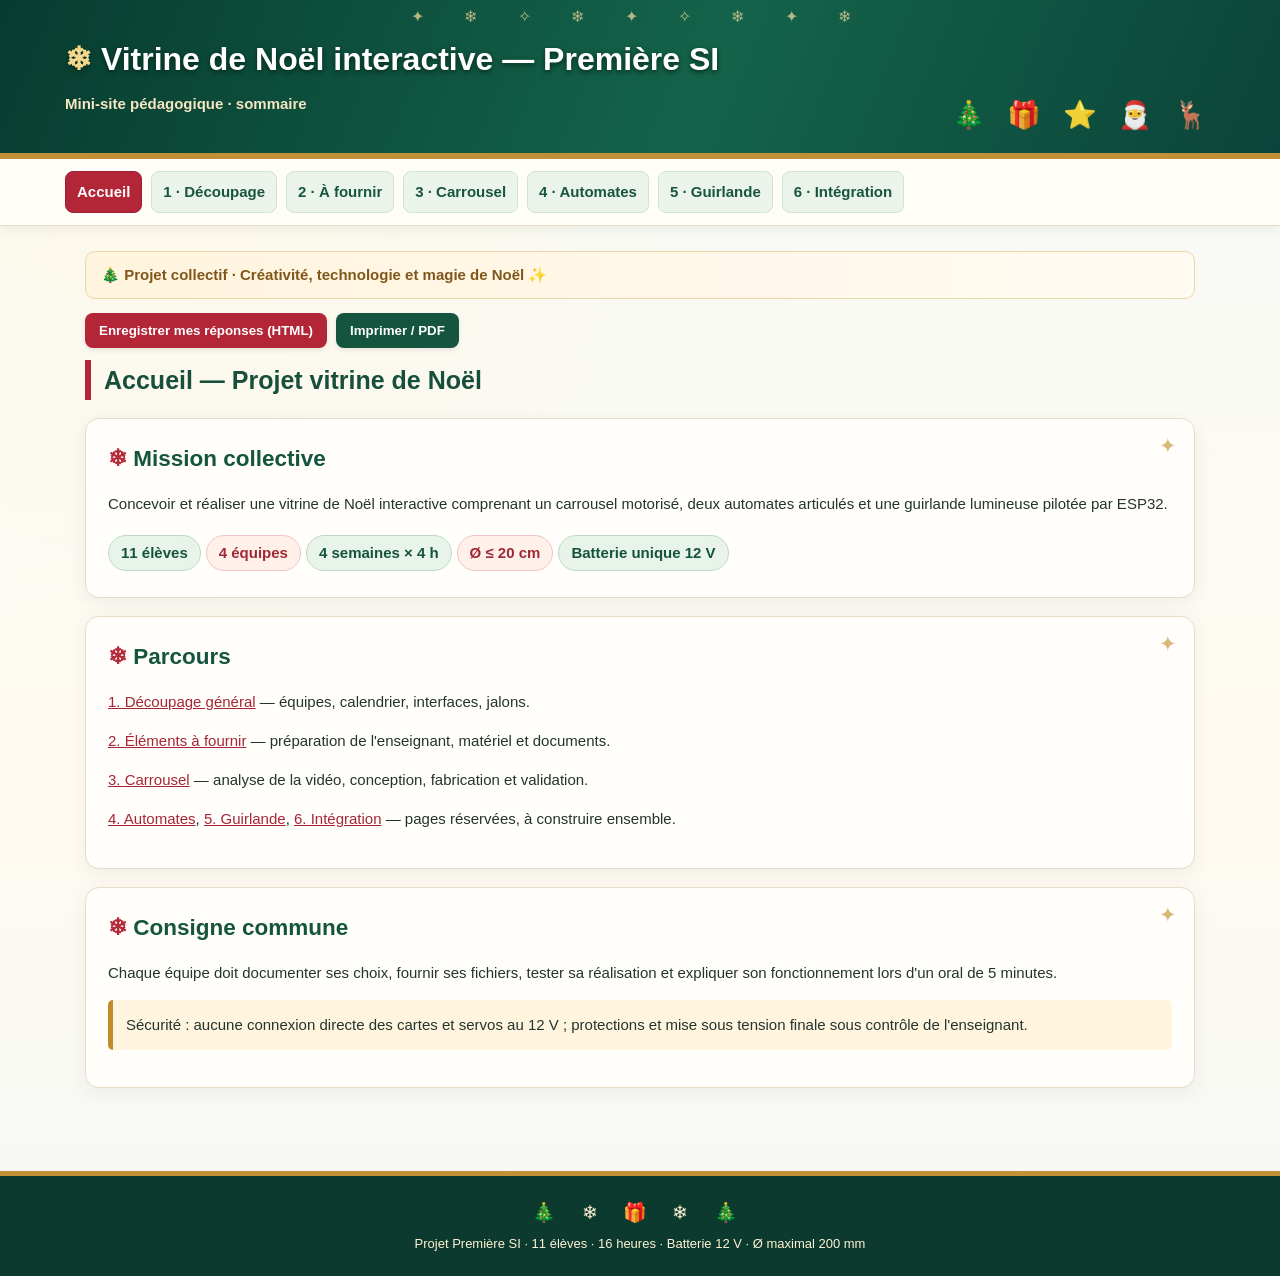
==== index.html @ 4a1af49d "Add files via upload" ====
<!doctype html><html lang="fr"><head><meta charset="utf-8"><meta name="viewport" content="width=device-width,initial-scale=1"><title>Accueil — Projet vitrine de Noël</title><link rel="stylesheet" href="style.css"></head><body><header><h1>Vitrine de Noël interactive — Première SI</h1><p>Mini-site pédagogique · sommaire</p></header><nav><a class="active" href="index.html">Accueil</a><a class="" href="01_decoupage.html">1 · Découpage</a><a class="" href="02_ressources.html">2 · À fournir</a><a class="" href="03_carrousel.html">3 · Carrousel</a><a class="" href="04_automates.html">4 · Automates</a><a class="" href="05_guirlande.html">5 · Guirlande</a><a class="" href="06_integration.html">6 · Intégration</a></nav><main><div class="christmas-banner">Projet collectif · Créativité, technologie et magie de Noël</div><div class="tools"><button onclick="sauvegarder()">Enregistrer mes réponses (HTML)</button><button class="secondary" onclick="imprimer()">Imprimer / PDF</button></div><h2>Accueil — Projet vitrine de Noël</h2><section><h2>Mission collective</h2><p>Concevoir et réaliser une vitrine de Noël interactive comprenant un carrousel motorisé, deux automates articulés et une guirlande lumineuse pilotée par ESP32.</p><span class="pill">11 élèves</span><span class="pill">4 équipes</span><span class="pill">4 semaines × 4 h</span><span class="pill">Ø ≤ 20 cm</span><span class="pill">Batterie unique 12 V</span></section><section><h2>Parcours</h2><p><a href="01_decoupage.html">1. Découpage général</a> — équipes, calendrier, interfaces, jalons.</p><p><a href="02_ressources.html">2. Éléments à fournir</a> — préparation de l'enseignant, matériel et documents.</p><p><a href="03_carrousel.html">3. Carrousel</a> — analyse de la vidéo, conception, fabrication et validation.</p><p><a href="04_automates.html">4. Automates</a>, <a href="05_guirlande.html">5. Guirlande</a>, <a href="06_integration.html">6. Intégration</a> — pages réservées, à construire ensemble.</p></section><section><h2>Consigne commune</h2><p>Chaque équipe doit documenter ses choix, fournir ses fichiers, tester sa réalisation et expliquer son fonctionnement lors d'un oral de 5 minutes.</p><p class="warn">Sécurité : aucune connexion directe des cartes et servos au 12 V ; protections et mise sous tension finale sous contrôle de l'enseignant.</p></section></main><footer>Projet Première SI · 11 élèves · 16 heures · Batterie 12 V · Ø maximal 200 mm</footer><script src="app.js"></script></body></html>
---- style.css ----
/* Thème Noël — décoration CSS autonome, sans dépendance externe */
:root{--sapin:#124a3a;--sapin2:#0b332a;--rouge:#b32638;--or:#c39237;--creme:#fffaf0;--encre:#24342e;--bord:#e7dcc8}
*{box-sizing:border-box}html{scroll-behavior:smooth}body{margin:0;background:radial-gradient(circle at 12% 4%,#fff8e7 0,transparent 35%),linear-gradient(180deg,#f5f9f6,#fffaf1 62%,#f5f8f6);color:var(--encre);font:15px/1.6 'Segoe UI',Arial,sans-serif}a{color:#a62637}a:hover{color:#0e664c}header{position:relative;overflow:hidden;background:linear-gradient(112deg,#073c30 0%,#14634a 55%,#0b443a 100%);color:#fff;padding:34px max(24px,calc((100% - 1150px)/2)) 37px;border-bottom:6px solid var(--or)}header:before{content:'✦     ❄     ✧      ❄      ✦      ✧      ❄      ✦      ❄';position:absolute;top:4px;left:0;right:0;text-align:center;color:#f5dc9b;font-size:16px;letter-spacing:18px;opacity:.72;white-space:nowrap;pointer-events:none}header:after{content:'🎄  🎁  ⭐  🎅  🦌';position:absolute;right:max(22px,calc((100% - 1150px)/2));bottom:16px;font-size:27px;letter-spacing:7px;opacity:.95;pointer-events:none}header h1{position:relative;z-index:1;margin:0 260px 0 0;font-size:clamp(23px,3vw,32px);font-weight:800;text-shadow:0 2px 5px #05291c}header h1:before{content:'❄ ';color:#f5d68d}header p{margin:7px 0 0;color:#f6e6c2;font-weight:600}nav{position:relative;background:#fffdf8;border-bottom:1px solid #e7dcc8;padding:12px max(24px,calc((100% - 1150px)/2));display:flex;gap:9px;flex-wrap:wrap;box-shadow:0 3px 12px #24492d12}nav a{color:#18553f;text-decoration:none;background:#eaf4eb;border:1px solid #d1e4d3;border-radius:8px;padding:8px 11px;font-weight:700;transition:.15s}nav a:hover{background:#d9ebdd;transform:translateY(-1px)}nav a.active{background:#b32638;color:#fff;border-color:#a31f31}main{max-width:1150px;margin:25px auto;padding:0 20px 40px}main>h2{color:#174f3c;border-left:6px solid var(--rouge);padding-left:13px;font-size:25px}section,.panel{position:relative;background:#fffefa;border:1px solid var(--bord);border-radius:14px;padding:22px;margin:18px 0;box-shadow:0 5px 18px #20442b10}section:before,.panel:before{content:'✦';position:absolute;right:17px;top:10px;color:#c99b43;font-size:21px;opacity:.7}h2{color:#15553f;margin:0 0 12px}section h2:before,.panel h2:before{content:'❄ ';color:#b52b3b}h3{color:#a52637}h3:before{content:'✧ ';color:#b68b3a}table{width:100%;border-collapse:separate;border-spacing:0;font-size:14px;border:1px solid #d8dfd6;border-radius:9px;overflow:hidden}th{background:#155540;color:white;text-align:left;font-weight:700}td,th{border-right:1px solid #dce5db;border-bottom:1px solid #dce5db;padding:10px;vertical-align:top}tr:last-child td{border-bottom:0}tr>*:last-child{border-right:0}tbody tr:nth-child(even) td{background:#f1f8f0}tbody tr:hover td{background:#fff7e6}.scroll{overflow-x:auto}.pill{display:inline-block;background:#e8f3e9;color:#14533d;border:1px solid #bddbc4;border-radius:30px;padding:5px 12px;margin:4px 5px 4px 0;font-weight:700}.pill:nth-of-type(2n){background:#fff0e9;color:#9f2936;border-color:#f0c5c7}.muted{color:#617067}.warn{border-left:5px solid #c08c29;background:#fff5df;padding:13px;border-radius:5px}label.task{display:flex;gap:9px;align-items:flex-start;margin:10px 0;padding:6px;border-radius:5px}label.task:hover{background:#f0f7ef}input[type=checkbox]{accent-color:#b32638;width:17px;height:17px}textarea,input[type=text]{font:inherit;width:100%;border:1px solid #b7cbbc;border-radius:7px;padding:10px;background:#fff;min-height:40px}textarea:focus,input[type=text]:focus{outline:2px solid #c39237;outline-offset:1px}textarea{min-height:85px;resize:vertical}button{border:0;border-radius:8px;background:#b32638;color:white;padding:10px 14px;cursor:pointer;font-weight:700;box-shadow:0 2px 5px #512b281c}button:hover{background:#921b2d}button.secondary{background:#155540}button.secondary:hover{background:#0b382b}.tools{display:flex;gap:9px;flex-wrap:wrap;margin:12px 0}img.sheet{max-width:100%;border:3px solid #e9d9b8;border-radius:10px}footer{background:#0d3a2e;color:#fff3d5;padding:22px;text-align:center;font-size:13px;border-top:5px solid #c39237}footer:before{content:'🎄 ❄ 🎁 ❄ 🎄';display:block;font-size:19px;letter-spacing:10px;margin-bottom:5px}.christmas-banner{background:linear-gradient(90deg,#fff4dd,#fffaf2);border:1px solid #ead7a8;border-radius:10px;padding:11px 15px;color:#80571b;font-weight:700;margin:14px 0}.christmas-banner:before{content:'🎄  ';}.christmas-banner:after{content:'  ✨'}
@media(max-width:720px){header{padding:30px 20px 56px}header h1{margin-right:0;font-size:24px}header:after{right:12px;bottom:9px;font-size:19px}header:before{letter-spacing:8px}nav{padding:10px 14px}nav a{font-size:12px;padding:7px}main{padding:0 12px}section,.panel{padding:15px}table{font-size:12px}}
@media print{nav,.tools,.no-print{display:none!important}body{background:white;color:#111}header{background:white!important;color:#111!important;border-bottom:2px solid #777;padding:8px}header:before,header:after,footer:before,section:before,.panel:before{display:none!important}header h1{margin:0;text-shadow:none}header p{color:#333}main{margin:0;max-width:none}section,.panel{box-shadow:none;break-inside:avoid;background:white}th{background:#ddd!important;color:#111!important}td,th{border-color:#aaa}textarea,input[type=text]{border:0;border-bottom:1px solid #777}table{font-size:11px}footer{background:white!important;color:#333!important;border-top:1px solid #aaa}}
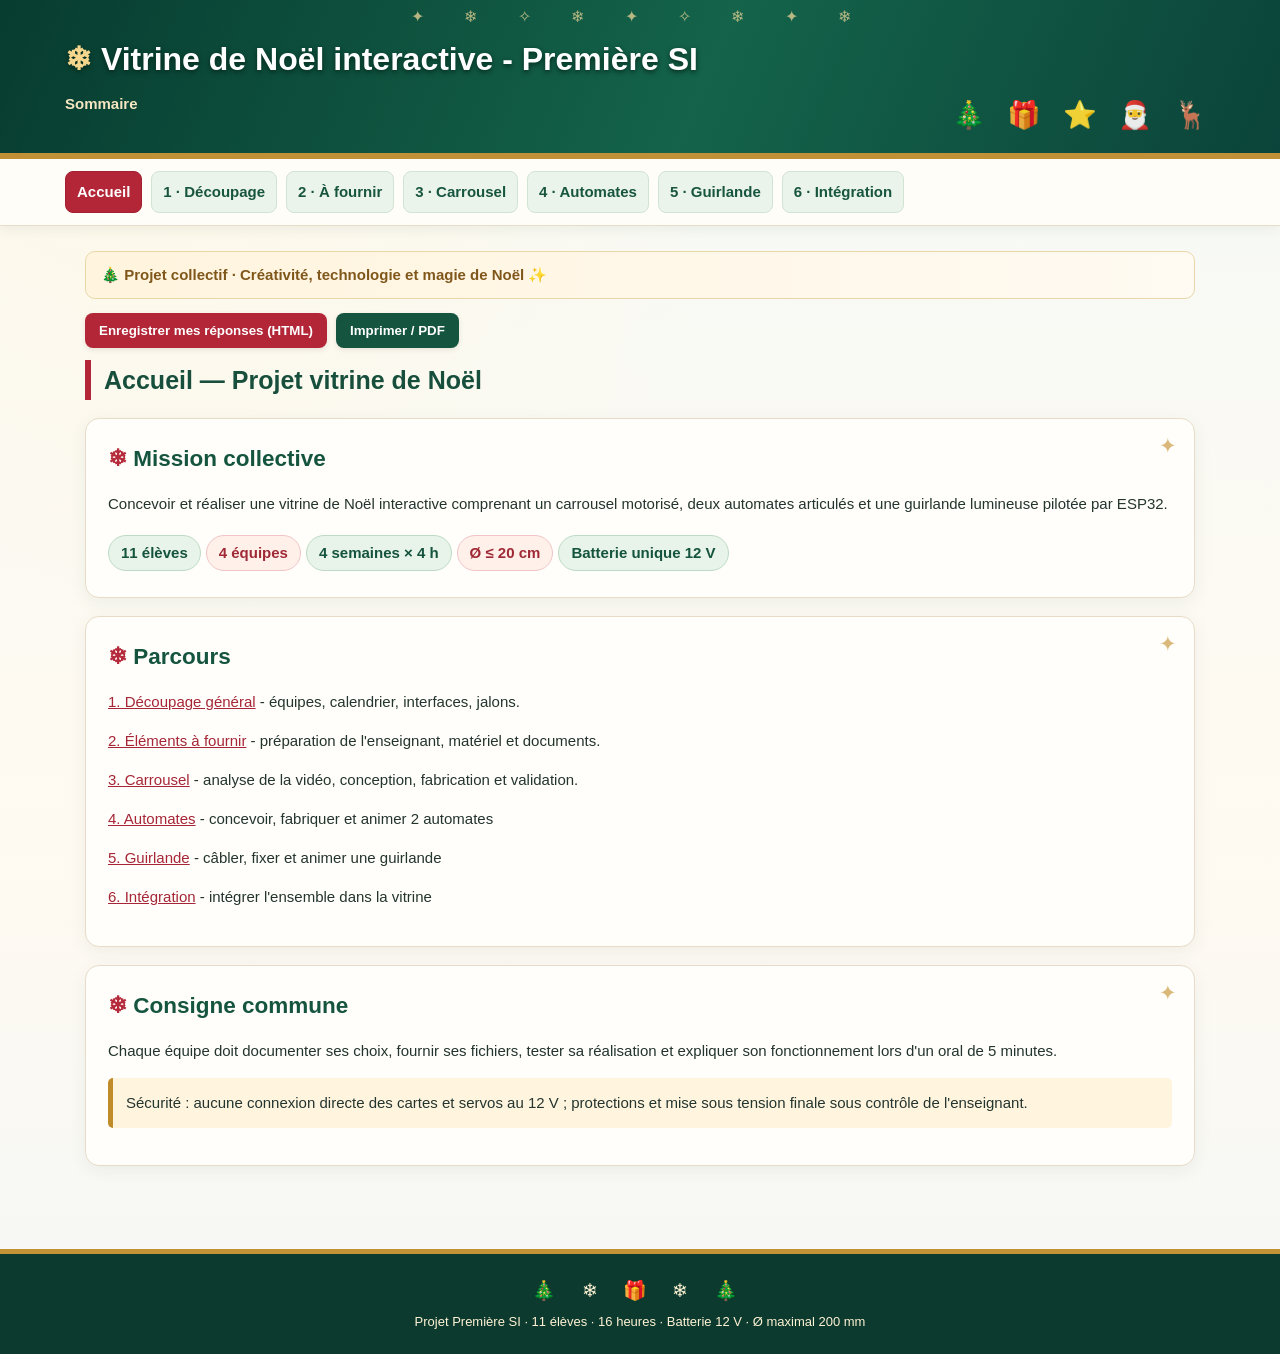
==== commit 5d4ff9c9: "Add files via upload" ====
--- a/index.html
+++ b/index.html
@@ -1 +1,77 @@
-<!doctype html><html lang="fr"><head><meta charset="utf-8"><meta name="viewport" content="width=device-width,initial-scale=1"><title>Accueil — Projet vitrine de Noël</title><link rel="stylesheet" href="style.css"></head><body><header><h1>Vitrine de Noël interactive — Première SI</h1><p>Mini-site pédagogique · sommaire</p></header><nav><a class="active" href="index.html">Accueil</a><a class="" href="01_decoupage.html">1 · Découpage</a><a class="" href="02_ressources.html">2 · À fournir</a><a class="" href="03_carrousel.html">3 · Carrousel</a><a class="" href="04_automates.html">4 · Automates</a><a class="" href="05_guirlande.html">5 · Guirlande</a><a class="" href="06_integration.html">6 · Intégration</a></nav><main><div class="christmas-banner">Projet collectif · Créativité, technologie et magie de Noël</div><div class="tools"><button onclick="sauvegarder()">Enregistrer mes réponses (HTML)</button><button class="secondary" onclick="imprimer()">Imprimer / PDF</button></div><h2>Accueil — Projet vitrine de Noël</h2><section><h2>Mission collective</h2><p>Concevoir et réaliser une vitrine de Noël interactive comprenant un carrousel motorisé, deux automates articulés et une guirlande lumineuse pilotée par ESP32.</p><span class="pill">11 élèves</span><span class="pill">4 équipes</span><span class="pill">4 semaines × 4 h</span><span class="pill">Ø ≤ 20 cm</span><span class="pill">Batterie unique 12 V</span></section><section><h2>Parcours</h2><p><a href="01_decoupage.html">1. Découpage général</a> — équipes, calendrier, interfaces, jalons.</p><p><a href="02_ressources.html">2. Éléments à fournir</a> — préparation de l'enseignant, matériel et documents.</p><p><a href="03_carrousel.html">3. Carrousel</a> — analyse de la vidéo, conception, fabrication et validation.</p><p><a href="04_automates.html">4. Automates</a>, <a href="05_guirlande.html">5. Guirlande</a>, <a href="06_integration.html">6. Intégration</a> — pages réservées, à construire ensemble.</p></section><section><h2>Consigne commune</h2><p>Chaque équipe doit documenter ses choix, fournir ses fichiers, tester sa réalisation et expliquer son fonctionnement lors d'un oral de 5 minutes.</p><p class="warn">Sécurité : aucune connexion directe des cartes et servos au 12 V ; protections et mise sous tension finale sous contrôle de l'enseignant.</p></section></main><footer>Projet Première SI · 11 élèves · 16 heures · Batterie 12 V · Ø maximal 200 mm</footer><script src="app.js"></script></body></html>+<!doctype html>
+<html lang="fr">
+  <head>
+    <meta charset="utf-8"><meta name="viewport" content="width=device-width,initial-scale=1"><title>Accueil — Projet vitrine de Noël</title><link rel="stylesheet" href="style.css">
+  </head>
+  <body>
+    <header>
+      <h1>
+        Vitrine de Noël interactive - Première SI
+      </h1>
+      <p>
+        Sommaire
+      </p>
+    </header>
+    <nav>
+      <a class="active" href="index.html">Accueil</a><a class="" href="01_decoupage.html">1 · Découpage</a><a class="" href="02_ressources.html">2 · À fournir</a><a class="" href="03_carrousel.html">3 · Carrousel</a><a class="" href="04_automates.html">4 · Automates</a><a class="" href="05_guirlande.html">5 · Guirlande</a><a class="" href="06_integration.html">6 · Intégration</a>
+    </nav>
+    <main>
+      <div class="christmas-banner">
+        Projet collectif · Créativité, technologie et magie de Noël
+      </div>
+      <div class="tools">
+        <button onclick="sauvegarder()">Enregistrer mes réponses (HTML)</button><button class="secondary" onclick="imprimer()">Imprimer / PDF</button>
+      </div>
+      <h2>
+        Accueil — Projet vitrine de Noël
+      </h2>
+      <section>
+        <h2>
+          Mission collective
+        </h2>
+        <p>
+          Concevoir et réaliser une vitrine de Noël interactive comprenant un carrousel motorisé, deux automates articulés et une guirlande lumineuse pilotée par ESP32.
+        </p>
+        <span class="pill">11 élèves</span><span class="pill">4 équipes</span><span class="pill">4 semaines × 4 h</span><span class="pill">Ø ≤ 20 cm</span><span class="pill">Batterie unique 12 V</span>
+      </section>
+      <section>
+        <h2>
+          Parcours
+        </h2>
+        <p>
+          <a href="01_decoupage.html">1. Découpage général</a> - équipes, calendrier, interfaces, jalons.
+        </p>
+        <p>
+          <a href="02_ressources.html">2. Éléments à fournir</a> - préparation de l'enseignant, matériel et documents.
+        </p>
+        <p>
+          <a href="03_carrousel.html">3. Carrousel</a> - analyse de la vidéo, conception, fabrication et validation.
+        </p>
+        <p>
+          <a href="04_automates.html">4. Automates</a> - concevoir, fabriquer et animer 2 automates
+		</p>
+		<p>
+		  <a href="05_guirlande.html">5. Guirlande</a> - câbler, fixer et animer une guirlande
+		</p>
+		<p>
+		  <a href="06_integration.html">6. Intégration</a> - intégrer l'ensemble dans la vitrine
+        </p>
+      </section>
+      <section>
+        <h2>
+          Consigne commune
+        </h2>
+        <p>
+          Chaque équipe doit documenter ses choix, fournir ses fichiers, tester sa réalisation et expliquer son fonctionnement lors d'un oral de 5 minutes.
+        </p>
+        <p class="warn">
+          Sécurité : aucune connexion directe des cartes et servos au 12 V ; protections et mise sous tension finale sous contrôle de l'enseignant.
+        </p>
+      </section>
+    </main>
+    <footer>
+      Projet Première SI · 11 élèves · 16 heures · Batterie 12 V · Ø maximal 200 mm
+    </footer>
+    <script src="app.js"></script>
+  </body>
+</html>
--- a/style.css
+++ b/style.css
@@ -3,3 +3,18 @@
 *{box-sizing:border-box}html{scroll-behavior:smooth}body{margin:0;background:radial-gradient(circle at 12% 4%,#fff8e7 0,transparent 35%),linear-gradient(180deg,#f5f9f6,#fffaf1 62%,#f5f8f6);color:var(--encre);font:15px/1.6 'Segoe UI',Arial,sans-serif}a{color:#a62637}a:hover{color:#0e664c}header{position:relative;overflow:hidden;background:linear-gradient(112deg,#073c30 0%,#14634a 55%,#0b443a 100%);color:#fff;padding:34px max(24px,calc((100% - 1150px)/2)) 37px;border-bottom:6px solid var(--or)}header:before{content:'✦     ❄     ✧      ❄      ✦      ✧      ❄      ✦      ❄';position:absolute;top:4px;left:0;right:0;text-align:center;color:#f5dc9b;font-size:16px;letter-spacing:18px;opacity:.72;white-space:nowrap;pointer-events:none}header:after{content:'🎄  🎁  ⭐  🎅  🦌';position:absolute;right:max(22px,calc((100% - 1150px)/2));bottom:16px;font-size:27px;letter-spacing:7px;opacity:.95;pointer-events:none}header h1{position:relative;z-index:1;margin:0 260px 0 0;font-size:clamp(23px,3vw,32px);font-weight:800;text-shadow:0 2px 5px #05291c}header h1:before{content:'❄ ';color:#f5d68d}header p{margin:7px 0 0;color:#f6e6c2;font-weight:600}nav{position:relative;background:#fffdf8;border-bottom:1px solid #e7dcc8;padding:12px max(24px,calc((100% - 1150px)/2));display:flex;gap:9px;flex-wrap:wrap;box-shadow:0 3px 12px #24492d12}nav a{color:#18553f;text-decoration:none;background:#eaf4eb;border:1px solid #d1e4d3;border-radius:8px;padding:8px 11px;font-weight:700;transition:.15s}nav a:hover{background:#d9ebdd;transform:translateY(-1px)}nav a.active{background:#b32638;color:#fff;border-color:#a31f31}main{max-width:1150px;margin:25px auto;padding:0 20px 40px}main>h2{color:#174f3c;border-left:6px solid var(--rouge);padding-left:13px;font-size:25px}section,.panel{position:relative;background:#fffefa;border:1px solid var(--bord);border-radius:14px;padding:22px;margin:18px 0;box-shadow:0 5px 18px #20442b10}section:before,.panel:before{content:'✦';position:absolute;right:17px;top:10px;color:#c99b43;font-size:21px;opacity:.7}h2{color:#15553f;margin:0 0 12px}section h2:before,.panel h2:before{content:'❄ ';color:#b52b3b}h3{color:#a52637}h3:before{content:'✧ ';color:#b68b3a}table{width:100%;border-collapse:separate;border-spacing:0;font-size:14px;border:1px solid #d8dfd6;border-radius:9px;overflow:hidden}th{background:#155540;color:white;text-align:left;font-weight:700}td,th{border-right:1px solid #dce5db;border-bottom:1px solid #dce5db;padding:10px;vertical-align:top}tr:last-child td{border-bottom:0}tr>*:last-child{border-right:0}tbody tr:nth-child(even) td{background:#f1f8f0}tbody tr:hover td{background:#fff7e6}.scroll{overflow-x:auto}.pill{display:inline-block;background:#e8f3e9;color:#14533d;border:1px solid #bddbc4;border-radius:30px;padding:5px 12px;margin:4px 5px 4px 0;font-weight:700}.pill:nth-of-type(2n){background:#fff0e9;color:#9f2936;border-color:#f0c5c7}.muted{color:#617067}.warn{border-left:5px solid #c08c29;background:#fff5df;padding:13px;border-radius:5px}label.task{display:flex;gap:9px;align-items:flex-start;margin:10px 0;padding:6px;border-radius:5px}label.task:hover{background:#f0f7ef}input[type=checkbox]{accent-color:#b32638;width:17px;height:17px}textarea,input[type=text]{font:inherit;width:100%;border:1px solid #b7cbbc;border-radius:7px;padding:10px;background:#fff;min-height:40px}textarea:focus,input[type=text]:focus{outline:2px solid #c39237;outline-offset:1px}textarea{min-height:85px;resize:vertical}button{border:0;border-radius:8px;background:#b32638;color:white;padding:10px 14px;cursor:pointer;font-weight:700;box-shadow:0 2px 5px #512b281c}button:hover{background:#921b2d}button.secondary{background:#155540}button.secondary:hover{background:#0b382b}.tools{display:flex;gap:9px;flex-wrap:wrap;margin:12px 0}img.sheet{max-width:100%;border:3px solid #e9d9b8;border-radius:10px}footer{background:#0d3a2e;color:#fff3d5;padding:22px;text-align:center;font-size:13px;border-top:5px solid #c39237}footer:before{content:'🎄 ❄ 🎁 ❄ 🎄';display:block;font-size:19px;letter-spacing:10px;margin-bottom:5px}.christmas-banner{background:linear-gradient(90deg,#fff4dd,#fffaf2);border:1px solid #ead7a8;border-radius:10px;padding:11px 15px;color:#80571b;font-weight:700;margin:14px 0}.christmas-banner:before{content:'🎄  ';}.christmas-banner:after{content:'  ✨'}
 @media(max-width:720px){header{padding:30px 20px 56px}header h1{margin-right:0;font-size:24px}header:after{right:12px;bottom:9px;font-size:19px}header:before{letter-spacing:8px}nav{padding:10px 14px}nav a{font-size:12px;padding:7px}main{padding:0 12px}section,.panel{padding:15px}table{font-size:12px}}
 @media print{nav,.tools,.no-print{display:none!important}body{background:white;color:#111}header{background:white!important;color:#111!important;border-bottom:2px solid #777;padding:8px}header:before,header:after,footer:before,section:before,.panel:before{display:none!important}header h1{margin:0;text-shadow:none}header p{color:#333}main{margin:0;max-width:none}section,.panel{box-shadow:none;break-inside:avoid;background:white}th{background:#ddd!important;color:#111!important}td,th{border-color:#aaa}textarea,input[type=text]{border:0;border-bottom:1px solid #777}table{font-size:11px}footer{background:white!important;color:#333!important;border-top:1px solid #aaa}}
+
+/* Pages Guirlande et Intégration — compléments visuels */
+.material-grid{display:grid;grid-template-columns:repeat(2,minmax(0,1fr));gap:18px}
+.material{margin:0;background:#fff;border:1px solid #e4d7c4;border-radius:12px;padding:12px}
+.material img{display:block;width:100%;height:230px;object-fit:contain;background:#f7f3e9;border-radius:8px}
+.material figcaption{margin-top:10px;font-size:14px}
+.hero-figure{margin:14px auto;max-width:850px;text-align:center}
+.hero-figure img{display:block;width:100%;max-height:380px;object-fit:contain;border-radius:12px;background:#f5f1e9}
+.hero-figure figcaption{font-size:13px;color:#617067;margin-top:8px}
+.integration-grid{display:grid;grid-template-columns:repeat(3,minmax(0,1fr));gap:14px}
+.integration-grid article{border:1px solid #e4d7c4;border-radius:12px;padding:14px;background:#fff}
+.integration-grid article img{width:100%;height:150px;object-fit:contain;background:#f8f6f0;border-radius:8px}
+.integration-grid article h3{margin:0 0 10px}
+@media(max-width:750px){.integration-grid{grid-template-columns:1fr}.material-grid{grid-template-columns:1fr}.material img{height:220px}}
+@media print{.material,.integration-grid article{break-inside:avoid}.material img{height:130px}.integration-grid article img{height:90px}}
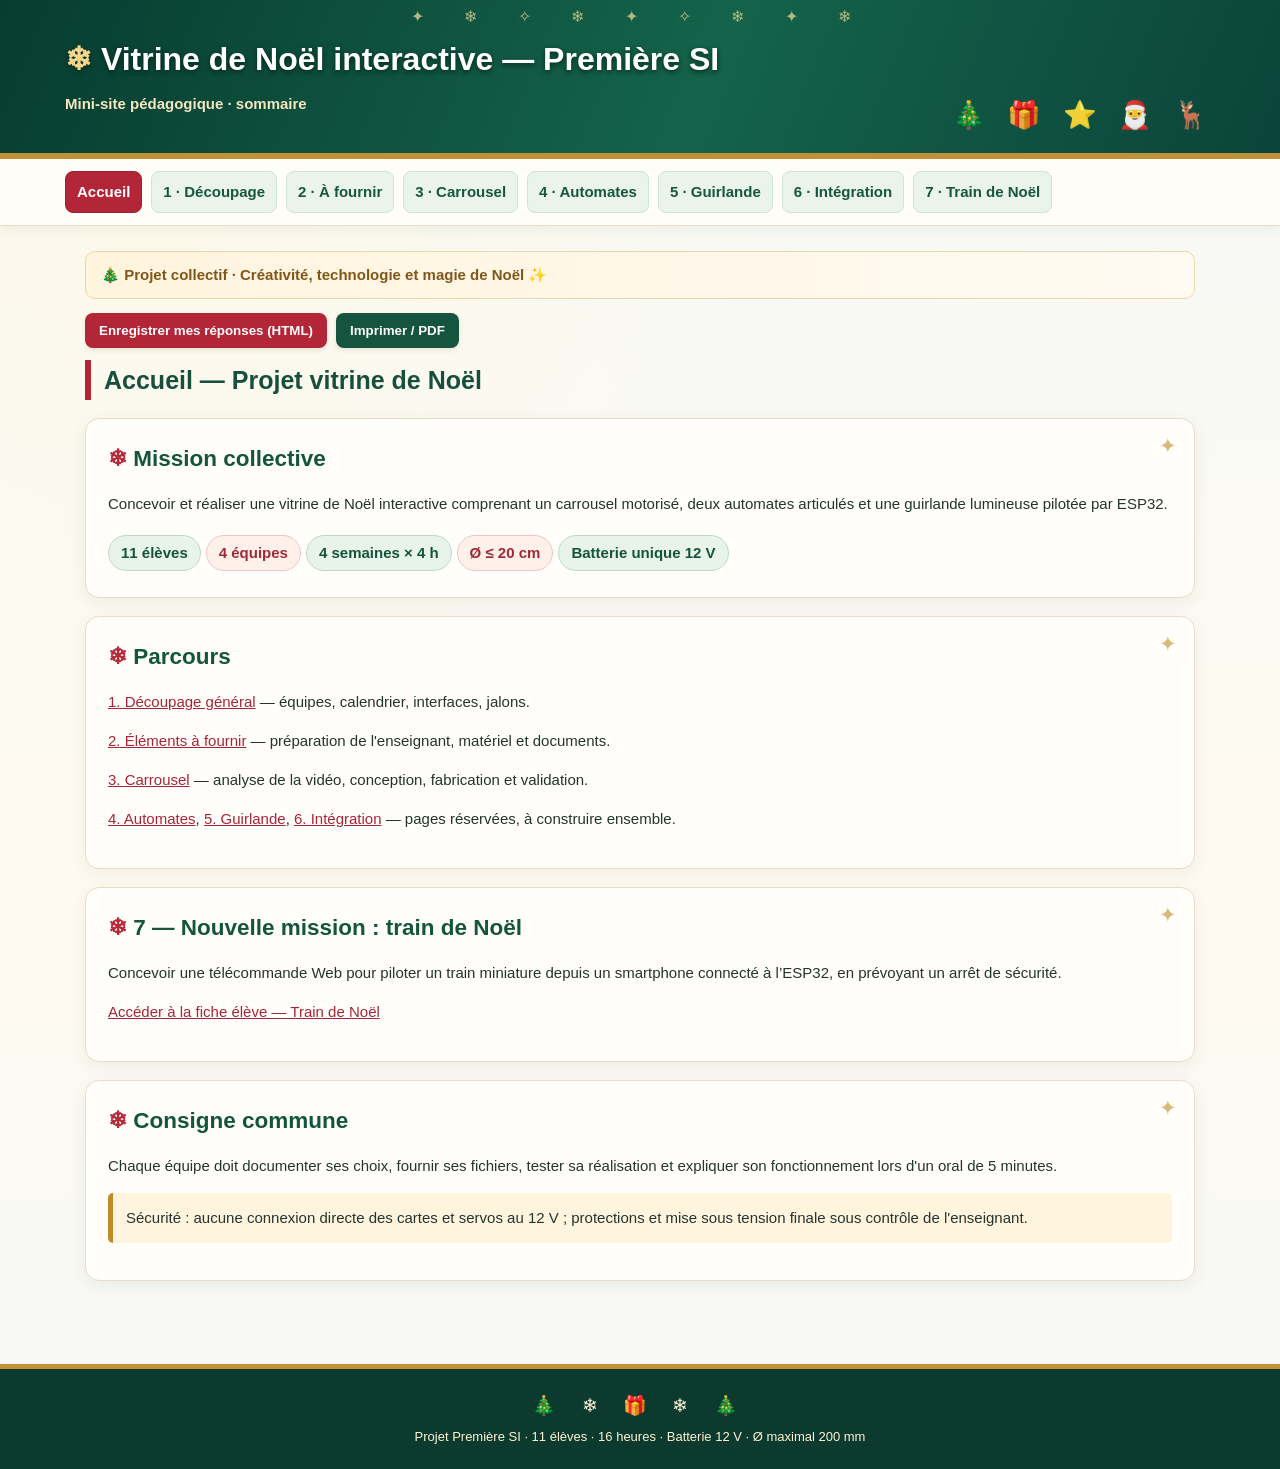
==== commit 81237c2a: "Add files via upload" ====
--- a/index.html
+++ b/index.html
@@ -6,14 +6,15 @@
   <body>
     <header>
       <h1>
-        Vitrine de Noël interactive - Première SI
+        Vitrine de Noël interactive — Première SI
       </h1>
       <p>
-        Sommaire
+        Mini-site pédagogique · sommaire
       </p>
     </header>
     <nav>
       <a class="active" href="index.html">Accueil</a><a class="" href="01_decoupage.html">1 · Découpage</a><a class="" href="02_ressources.html">2 · À fournir</a><a class="" href="03_carrousel.html">3 · Carrousel</a><a class="" href="04_automates.html">4 · Automates</a><a class="" href="05_guirlande.html">5 · Guirlande</a><a class="" href="06_integration.html">6 · Intégration</a>
+      <a href="07_train_noel.html">7 · Train de Noël</a>
     </nav>
     <main>
       <div class="christmas-banner">
@@ -39,23 +40,22 @@
           Parcours
         </h2>
         <p>
-          <a href="01_decoupage.html">1. Découpage général</a> - équipes, calendrier, interfaces, jalons.
+          <a href="01_decoupage.html">1. Découpage général</a> — équipes, calendrier, interfaces, jalons.
         </p>
         <p>
-          <a href="02_ressources.html">2. Éléments à fournir</a> - préparation de l'enseignant, matériel et documents.
+          <a href="02_ressources.html">2. Éléments à fournir</a> — préparation de l'enseignant, matériel et documents.
         </p>
         <p>
-          <a href="03_carrousel.html">3. Carrousel</a> - analyse de la vidéo, conception, fabrication et validation.
+          <a href="03_carrousel.html">3. Carrousel</a> — analyse de la vidéo, conception, fabrication et validation.
         </p>
         <p>
-          <a href="04_automates.html">4. Automates</a> - concevoir, fabriquer et animer 2 automates
-		</p>
-		<p>
-		  <a href="05_guirlande.html">5. Guirlande</a> - câbler, fixer et animer une guirlande
-		</p>
-		<p>
-		  <a href="06_integration.html">6. Intégration</a> - intégrer l'ensemble dans la vitrine
+          <a href="04_automates.html">4. Automates</a>, <a href="05_guirlande.html">5. Guirlande</a>, <a href="06_integration.html">6. Intégration</a> — pages réservées, à construire ensemble.
         </p>
+      </section>
+      <section>
+        <h2>7 — Nouvelle mission : train de Noël</h2>
+        <p>Concevoir une télécommande Web pour piloter un train miniature depuis un smartphone connecté à l’ESP32, en prévoyant un arrêt de sécurité.</p>
+        <p><a href="07_train_noel.html">Accéder à la fiche élève — Train de Noël</a></p>
       </section>
       <section>
         <h2>
--- a/style.css
+++ b/style.css
@@ -18,3 +18,14 @@
 .integration-grid article h3{margin:0 0 10px}
 @media(max-width:750px){.integration-grid{grid-template-columns:1fr}.material-grid{grid-template-columns:1fr}.material img{height:220px}}
 @media print{.material,.integration-grid article{break-inside:avoid}.material img{height:130px}.integration-grid article img{height:90px}}
+
+/* Guide guirlande : compléments de mise en page (charte Noël existante) */
+.smartphone-guide .architecture-noel{display:flex;flex-wrap:wrap;align-items:center;justify-content:center;gap:10px;padding:17px;background:#f4f8f2;border:1px solid #d5e4d7;border-radius:12px;margin:14px 0}
+.architecture-noel span{padding:12px;background:#fff;border:1px solid #b9d1c0;border-radius:10px;text-align:center;font-weight:700;color:#14533d}
+.architecture-noel b{font-size:13px;color:#a52637}
+.architecture-noel small{font-weight:400;color:#5a6e60}
+.guide-steps{padding-left:24px}.guide-steps li{margin:10px 0;padding-left:4px}
+.code-pedago{background:#102e27;color:#f5f6ec;padding:18px;border-radius:10px;overflow-x:auto;white-space:pre;font:13px/1.6 Consolas,'Courier New',monospace}
+.smartphone-guide code:not(.code-pedago code){background:#f0f3ed;padding:1px 4px;border-radius:3px}
+.smartphone-guide .hero-figure img{max-height:570px;width:auto;max-width:100%;margin:auto}
+@media print{.code-pedago{white-space:pre-wrap;background:#f5f5f5!important;color:#111!important;border:1px solid #bbb}.smartphone-guide .hero-figure img{max-height:290px}}
